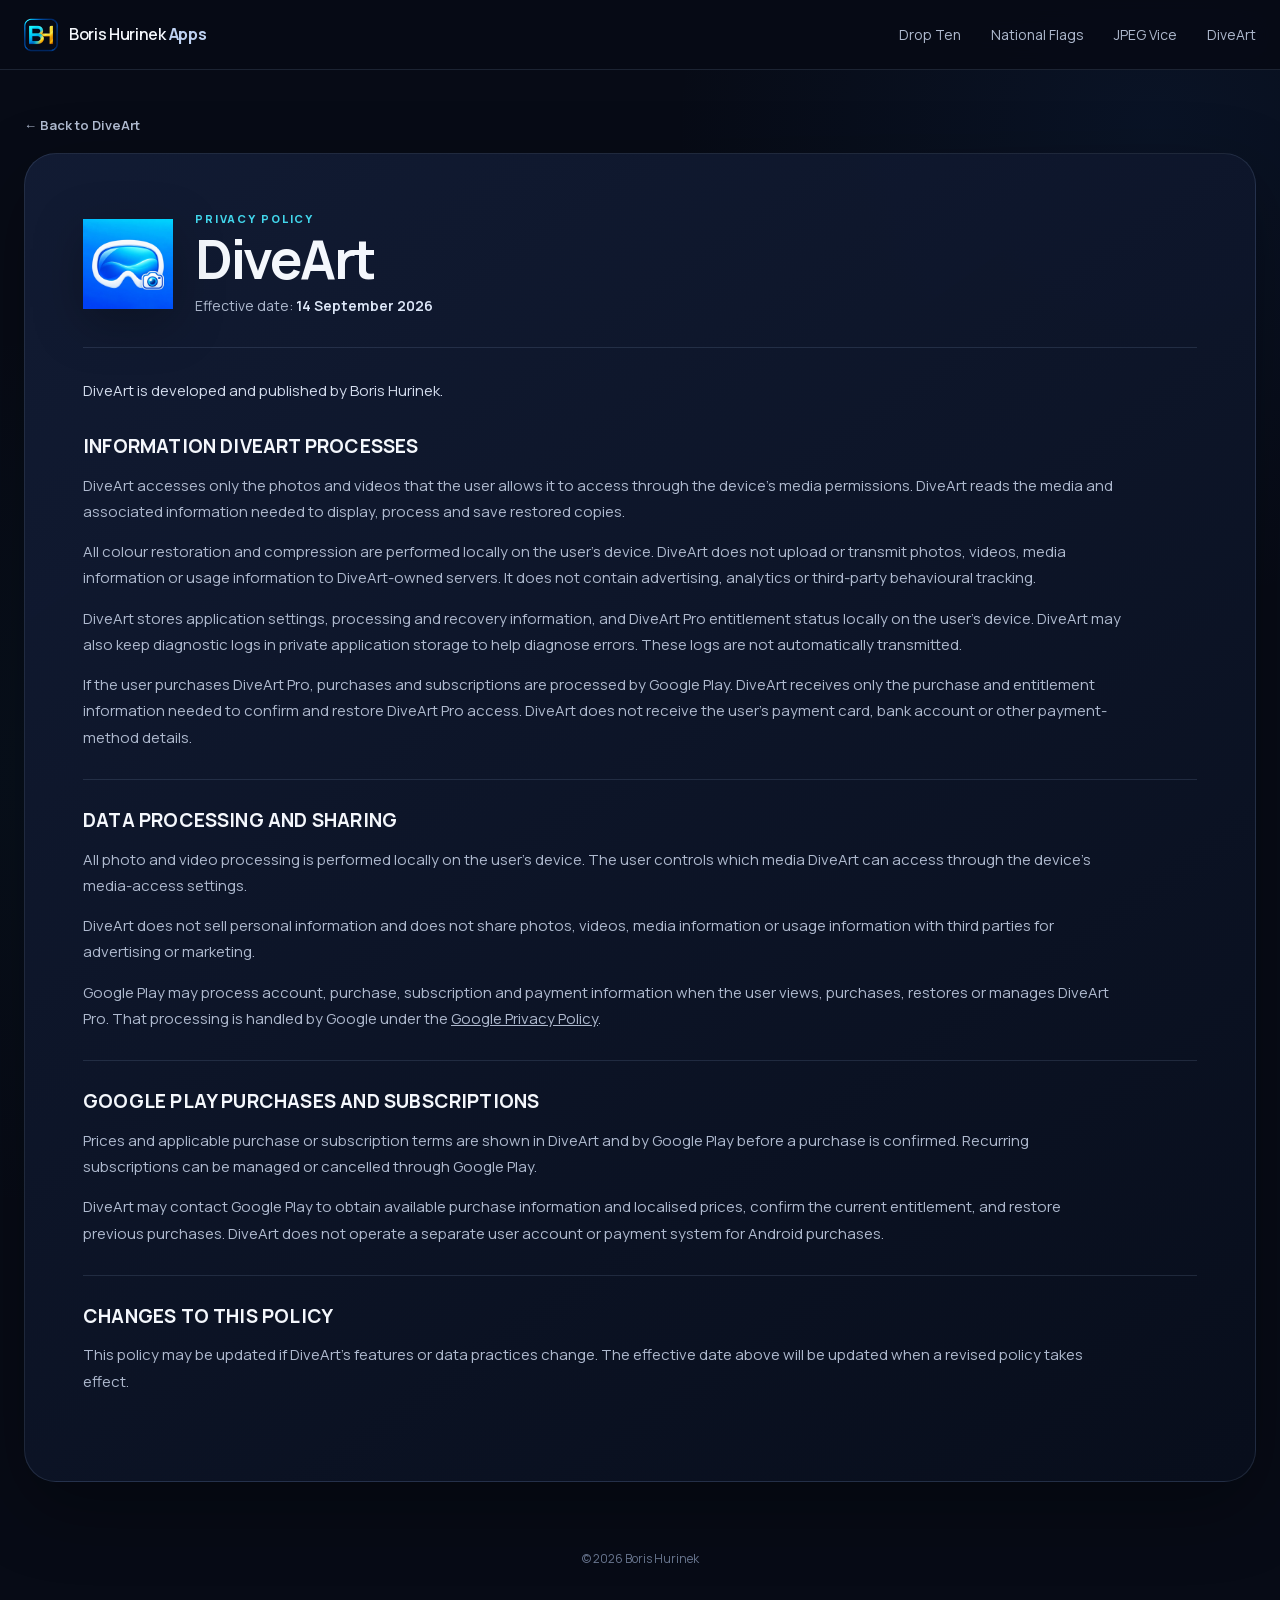
==== diveart-privacy.html @ 4eb9d3ff "DiveAt privacy policy added" ====
<!doctype html>
<html lang="en">
<head>
  <meta charset="utf-8">
  <meta name="viewport" content="width=device-width, initial-scale=1">
  <meta name="theme-color" content="#070b16">
  <meta name="description" content="Privacy Policy for DiveArt, developed and published by Boris Hurinek.">
  <title>DiveArt Privacy Policy | Boris Hurinek Apps</title>

  <link rel="icon" href="favicon.ico" sizes="any">
  <link rel="icon" type="image/png" sizes="32x32" href="favicon-32x32.png">
  <link rel="apple-touch-icon" sizes="180x180" href="apple-touch-icon.png">

  <link rel="preload" href="assets/fonts/manrope-latin-vf.woff2" as="font" type="font/woff2" crossorigin>
  <link rel="stylesheet" href="assets/css/site.css">
</head>
<body class="policy-page">
  <a class="skip-link" href="#main">Skip to content</a>

  <header class="site-header is-scrolled">
    <div class="header-inner">
      <a class="brand" href="index.html" aria-label="Boris Hurinek Apps, home">
        <img class="brand-mark" src="assets/images/site-mark.png" width="38" height="38" alt="">
        <span class="brand-name">Boris Hurinek <strong>Apps</strong></span>
      </a>
      <nav class="site-nav" aria-label="Primary navigation">
        <a href="index.html#drop-ten">Drop Ten</a>
        <a href="index.html#national-flags">National Flags</a>
        <a href="index.html#jpeg-vice">JPEG Vice</a>
        <a href="index.html#diveart">DiveArt</a>
      </nav>
    </div>
  </header>

  <main id="main" class="policy-main">
    <div class="shell policy-shell">
      <a class="back-link" href="index.html#diveart">← Back to DiveArt</a>

      <article class="policy-card">
        <header class="policy-header">
          <img class="policy-app-icon" src="assets/images/diveart/app-icon.webp" alt="DiveArt app icon" width="512" height="512">
          <div>
            <p class="policy-kicker">PRIVACY POLICY</p>
            <h1>DiveArt</h1>
            <p class="policy-effective">Effective date: <strong>14 September 2026</strong></p>
          </div>
        </header>

        <p>DiveArt is developed and published by Boris Hurinek.</p>

        <section class="policy-section">
          <h2>Information DiveArt processes</h2>
          <p>DiveArt accesses only the photos and videos that the user allows it to access through the device's media permissions. DiveArt reads the media and associated information needed to display, process and save restored copies.</p>
          <p>All colour restoration and compression are performed locally on the user's device. DiveArt does not upload or transmit photos, videos, media information or usage information to DiveArt-owned servers. It does not contain advertising, analytics or third-party behavioural tracking.</p>
          <p>DiveArt stores application settings, processing and recovery information, and DiveArt Pro entitlement status locally on the user's device. DiveArt may also keep diagnostic logs in private application storage to help diagnose errors. These logs are not automatically transmitted.</p>
          <p>If the user purchases DiveArt Pro, purchases and subscriptions are processed by Google Play. DiveArt receives only the purchase and entitlement information needed to confirm and restore DiveArt Pro access. DiveArt does not receive the user's payment card, bank account or other payment-method details.</p>
        </section>

        <section class="policy-section">
          <h2>Data processing and sharing</h2>
          <p>All photo and video processing is performed locally on the user's device. The user controls which media DiveArt can access through the device's media-access settings.</p>
          <p>DiveArt does not sell personal information and does not share photos, videos, media information or usage information with third parties for advertising or marketing.</p>
          <p>Google Play may process account, purchase, subscription and payment information when the user views, purchases, restores or manages DiveArt Pro. That processing is handled by Google under the <a href="https://policies.google.com/privacy" target="_blank" rel="noopener">Google Privacy Policy</a>.</p>
        </section>

        <section class="policy-section">
          <h2>Google Play purchases and subscriptions</h2>
          <p>Prices and applicable purchase or subscription terms are shown in DiveArt and by Google Play before a purchase is confirmed. Recurring subscriptions can be managed or cancelled through Google Play.</p>
          <p>DiveArt may contact Google Play to obtain available purchase information and localised prices, confirm the current entitlement, and restore previous purchases. DiveArt does not operate a separate user account or payment system for Android purchases.</p>
        </section>

        <section class="policy-section">
          <h2>Changes to this policy</h2>
          <p>This policy may be updated if DiveArt's features or data practices change. The effective date above will be updated when a revised policy takes effect.</p>
        </section>
      </article>
    </div>
  </main>

  <footer class="site-footer">
    <div class="shell"><p>© 2026 Boris Hurinek</p></div>
  </footer>
</body>
</html>
---- assets/css/site.css ----
@font-face {
  font-family: "Manrope";
  src: url("../fonts/manrope-latin-vf.woff2") format("woff2-variations");
  font-style: normal;
  font-weight: 200 800;
  font-display: swap;
}

:root {
  --bg: #070b16;
  --bg-soft: #0a1020;
  --surface: #0f192f;
  --surface-2: #0a1224;
  --line: rgba(156, 178, 218, 0.15);
  --line-strong: rgba(156, 178, 218, 0.28);
  --text: #f4f7fc;
  --muted: #aeb9ce;
  --muted-2: #7f8aa3;
  --accent: #42d7ec;
  --accent-rgb: 66, 215, 236;
  --gold: #f4c542;
  --radius-xl: 32px;
  --shell: 1240px;
  --shadow: 0 26px 74px rgba(0, 0, 0, 0.32);
}

* { box-sizing: border-box; }
html { scroll-behavior: smooth; scroll-padding-top: 92px; }
body {
  margin: 0;
  min-width: 320px;
  color: var(--text);
  background:
    radial-gradient(circle at 90% 8%, rgba(33, 92, 178, 0.10), transparent 30rem),
    radial-gradient(circle at 5% 48%, rgba(26, 120, 146, 0.05), transparent 28rem),
    var(--bg);
  font-family: "Manrope", "Segoe UI", Arial, sans-serif;
  line-height: 1.55;
  -webkit-font-smoothing: antialiased;
  text-rendering: optimizeLegibility;
}
img { max-width: 100%; display: block; }
a { color: inherit; }
button, a { -webkit-tap-highlight-color: transparent; }
button { font: inherit; }

.shell { width: min(var(--shell), calc(100% - 48px)); margin-inline: auto; }
.skip-link { position: fixed; left: 16px; top: -80px; z-index: 1000; padding: 10px 14px; background: white; color: #111; border-radius: 8px; }
.skip-link:focus { top: 12px; }

.site-header {
  position: sticky;
  top: 0;
  z-index: 50;
  height: 70px;
  display: flex;
  align-items: center;
  background: rgba(7, 11, 22, 0.76);
  border-bottom: 1px solid transparent;
  backdrop-filter: blur(18px) saturate(130%);
  transition: background 180ms ease, border-color 180ms ease;
}
.site-header.is-scrolled { background: rgba(7, 11, 22, 0.95); border-color: var(--line); }
.header-inner { width: min(var(--shell), calc(100% - 48px)); margin-inline: auto; display: flex; align-items: center; justify-content: space-between; gap: 28px; }
.brand { display: inline-flex; align-items: center; gap: 11px; text-decoration: none; font-weight: 570; letter-spacing: -0.02em; }
.brand strong { color: #bed2f2; font-weight: 720; }
.brand-mark { width: 34px; height: 34px; object-fit: contain; }
.site-nav { display: flex; align-items: center; gap: 30px; font-size: 14px; color: var(--muted); }
.site-nav a { text-decoration: none; transition: color 160ms ease; }
.site-nav a:hover, .site-nav a:focus-visible { color: var(--text); }

.hero { position: relative; overflow: hidden; padding: 54px 0 48px; }
.hero-inner { position: relative; z-index: 2; }
.hero h1 { margin: 0; font-size: clamp(44px, 4.7vw, 68px); line-height: 1.05; letter-spacing: -0.052em; font-weight: 690; }
.hero h1 span { color: #9eacc4; font-weight: 480; }
.hero-copy { margin: 18px 0 0; max-width: none; color: var(--muted); font-size: clamp(16px, 1.35vw, 19px); }
.hero-glow { position: absolute; width: 480px; height: 300px; right: 5%; top: -180px; border-radius: 50%; background: #245ed5; filter: blur(105px); opacity: .14; pointer-events: none; }

.apps-section { display: grid; gap: 54px; padding-bottom: 68px; }
.app-card {
  position: relative;
  display: grid;
  grid-template-columns: minmax(0, 0.98fr) minmax(430px, 1.02fr);
  gap: clamp(38px, 5vw, 68px);
  padding: clamp(36px, 4.3vw, 60px);
  overflow: hidden;
  border: 1px solid var(--line);
  border-radius: var(--radius-xl);
  background: linear-gradient(145deg, rgba(18, 28, 53, .95), rgba(8, 14, 28, .98));
  box-shadow: var(--shadow);
  isolation: isolate;
}
.app-card::after { content: ""; position: absolute; inset: 0; pointer-events: none; border-radius: inherit; box-shadow: inset 0 1px 0 rgba(255,255,255,.045); }
.app-card-glow { position: absolute; z-index: -1; width: 500px; height: 500px; right: -210px; top: -190px; border-radius: 50%; background: rgba(var(--accent-rgb), .10); filter: blur(115px); }
.app-content { position: relative; z-index: 4; align-self: center; min-width: 0; }
.app-identity { display: flex; align-items: center; gap: 18px; margin-bottom: 26px; }
.app-icon { width: 82px; height: 82px; object-fit: contain; filter: drop-shadow(0 14px 24px rgba(0,0,0,.26)); }
.app-type, .download-label { margin: 0; color: var(--accent); font-size: 11px; line-height: 1.2; font-weight: 800; letter-spacing: .17em; }
.app-type { margin-bottom: 5px; }
.app-identity h2 { margin: 0; font-size: clamp(38px, 3.7vw, 54px); line-height: 1; letter-spacing: -0.045em; font-weight: 710; }
.app-lead { margin: 0 0 14px; max-width: 520px; font-size: clamp(20px, 1.7vw, 24px); line-height: 1.38; letter-spacing: -0.025em; font-weight: 650; }
.app-description { max-width: 560px; margin: 0 0 26px; color: var(--muted); font-size: 15px; }
.feature-list { display: grid; gap: 11px; margin: 0 0 24px; }
.feature-item { display: grid; grid-template-columns: 10px 1fr; gap: 12px; align-items: start; }
.feature-dot { width: 7px; height: 7px; margin-top: 8px; border-radius: 50%; background: var(--accent); box-shadow: 0 0 12px rgba(var(--accent-rgb), .32); }
.feature-item strong, .feature-item span { display: block; }
.feature-item strong { margin-bottom: 1px; font-size: 14px; color: #f1f5fb; }
.feature-item div > span { color: var(--muted); font-size: 13px; line-height: 1.43; }
.trust-row { display: flex; flex-wrap: wrap; gap: 8px; margin: 0 0 28px; }
.trust-row span { padding: 6px 10px; border-radius: 999px; border: 1px solid rgba(var(--accent-rgb), .22); background: rgba(var(--accent-rgb), .055); color: #c8d3e5; font-size: 10.5px; font-weight: 700; }
.download-block { padding-top: 21px; border-top: 1px solid var(--line); }
.download-label { margin-bottom: 12px; font-size: 10px; }
.store-buttons { display: flex; flex-wrap: wrap; gap: 12px; align-items: center; }
.store-badge { position: relative; display: inline-flex; width: 180px; height: 54px; border-radius: 9px; overflow: hidden; text-decoration: none; transition: transform 150ms ease, filter 150ms ease; }
.store-badge:hover, .early-step:hover { transform: translateY(-2px); filter: brightness(1.07); }
.store-badge:focus-visible, .early-step:focus-visible, .small-links a:focus-visible, .carousel-arrow:focus-visible, .carousel-dot:focus-visible { outline: 2px solid var(--accent); outline-offset: 3px; }
.store-official { position: absolute; inset: 0; width: 100%; height: 100%; object-fit: contain; z-index: 2; }
.microsoft-official { padding: 2px 0; }
.store-fallback { position: absolute; inset: 0; display: flex; align-items: center; justify-content: center; gap: 10px; padding: 6px 12px; border: 1px solid rgba(255,255,255,.24); border-radius: 9px; background: #050505; color: white; font-size: 15px; font-weight: 620; line-height: 1.05; }
.store-fallback small { display: block; margin-bottom: 2px; font-size: 8px; letter-spacing: .08em; font-weight: 600; color: #d8d8d8; }
.play-symbol { width: 0; height: 0; border-top: 14px solid transparent; border-bottom: 14px solid transparent; border-left: 22px solid #f3f3f3; }
.windows-symbol { display: grid; grid-template-columns: repeat(2, 10px); grid-template-rows: repeat(2, 10px); gap: 2px; }
.windows-symbol i { display: block; background: white; }
.small-links { display: flex; flex-wrap: wrap; align-items: center; gap: 8px; margin-top: 16px; color: var(--muted-2); font-size: 12px; }
.small-links a { text-decoration: none; border-bottom: 1px solid transparent; }
.small-links a:hover { color: var(--text); border-color: currentColor; }

.early-access-note { max-width: 560px; margin: -2px 0 13px; color: var(--muted); font-size: 13px; }
.early-steps { display: flex; align-items: center; flex-wrap: wrap; gap: 11px; }
.early-step { display: inline-flex; height: 54px; align-items: center; gap: 10px; padding: 0 16px; border-radius: 9px; border: 1px solid rgba(var(--accent-rgb), .42); background: linear-gradient(135deg, rgba(24, 62, 122, .94), rgba(13, 38, 78, .96)); text-decoration: none; color: white; line-height: 1.08; font-weight: 650; font-size: 13px; transition: transform 150ms ease, filter 150ms ease; }
.early-step small { display: block; margin-bottom: 2px; color: #9feeff; font-size: 8px; letter-spacing: .12em; }
.step-number { width: 26px; height: 26px; display: grid; place-items: center; border-radius: 50%; background: var(--gold); color: #09142d; font-size: 12px; font-weight: 800; }
.step-arrow { color: #6e7c98; font-size: 20px; }

.carousel { position: relative; align-self: center; min-width: 0; text-align: center; user-select: none; -webkit-user-select: none; }
.carousel-shell { position: relative; display: grid; grid-template-columns: 48px minmax(0, 1fr) 48px; align-items: center; gap: 15px; }
.carousel-viewport { overflow: hidden; min-width: 0; border-radius: 26px; cursor: grab; touch-action: pan-y; outline: none; }
.carousel-viewport.is-dragging { cursor: grabbing; }
.carousel-track { display: flex; transition: transform 320ms cubic-bezier(.22,.75,.25,1); will-change: transform; }
.carousel-slide { flex: 0 0 100%; min-width: 0; margin: 0; padding: 2px; display: flex; justify-content: center; }
.carousel-image {
  display: block;
  height: 560px;
  width: auto;
  max-width: 100%;
  object-fit: contain;
  border-radius: 24px;
  border: 1px solid rgba(255,255,255,.14);
  box-shadow: 0 24px 54px rgba(0,0,0,.34);
  pointer-events: none;
}
.carousel-arrow { width: 46px; height: 46px; display: grid; place-items: center; border: 1px solid var(--line-strong); border-radius: 50%; background: rgba(20, 33, 61, .88); color: #edf5ff; font-size: 32px; line-height: 1; cursor: pointer; transition: background 150ms ease, border-color 150ms ease, transform 150ms ease; }
.carousel-arrow:hover { background: rgba(var(--accent-rgb), .13); border-color: rgba(var(--accent-rgb), .50); transform: scale(1.04); }
.carousel-caption { min-height: 44px; max-width: 470px; margin: 18px auto 10px; color: var(--muted); font-size: 13px; line-height: 1.45; }
.carousel-caption strong { color: var(--text); }
.carousel-dots { display: flex; justify-content: center; gap: 9px; }
.carousel-dot { width: 9px; height: 9px; padding: 0; border: 0; border-radius: 50%; background: #42506c; cursor: pointer; transition: transform 150ms ease, background 150ms ease; }
.carousel-dot.is-active { background: var(--accent); transform: scale(1.25); }
.carousel-help { margin: 10px 0 0; color: #66738c; font-size: 10px; }


/* Landscape carousel variant for desktop app screenshots and feature graphics. */
.carousel--landscape .carousel-shell {
  display: block;
  position: relative;
}
.carousel--landscape .carousel-viewport {
  aspect-ratio: 3 / 2;
  border: 1px solid rgba(255,255,255,.10);
  background:
    radial-gradient(circle at 50% 45%, rgba(var(--accent-rgb), .055), transparent 58%),
    linear-gradient(145deg, rgba(10, 18, 35, .96), rgba(5, 10, 21, .98));
  box-shadow: 0 24px 54px rgba(0,0,0,.28);
}
.carousel--landscape .carousel-track,
.carousel--landscape .carousel-slide {
  height: 100%;
}
.carousel--landscape .carousel-slide {
  align-items: center;
  padding: 8px;
}
.carousel--landscape .carousel-image {
  width: auto;
  height: auto;
  max-width: 100%;
  max-height: 100%;
  object-fit: contain;
  border-radius: 18px;
  border: 0;
  box-shadow: none;
}
.carousel--landscape .carousel-arrow {
  position: absolute;
  z-index: 3;
  top: 50%;
  transform: translateY(-50%);
  background: rgba(7, 11, 22, .88);
  backdrop-filter: blur(8px);
}
.carousel--landscape .carousel-prev { left: 12px; }
.carousel--landscape .carousel-next { right: 12px; }
.carousel--landscape .carousel-arrow:hover {
  transform: translateY(-50%) scale(1.04);
}

.site-footer { padding: 4px 0 38px; color: #68758e; font-size: 12px; text-align: center; }
.site-footer p { margin: 0; }


.reveal { opacity: 0; transform: translateY(16px); transition: opacity 480ms ease, transform 480ms ease; }
.reveal.is-visible { opacity: 1; transform: none; }

@media (max-width: 1060px) {
  .app-card { grid-template-columns: minmax(0, .98fr) minmax(390px, 1.02fr); padding: 42px; gap: 38px; }
  .carousel-image { height: 540px; width: auto; }
}

@media (max-width: 860px) {
  .hero { padding: 44px 0 40px; }
  .app-card { grid-template-columns: 1fr; padding: 40px; gap: 42px; }
  .app-content { max-width: 680px; }
  .carousel { width: min(100%, 560px); margin-inline: auto; }
}

@media (max-width: 620px) {
  .shell, .header-inner { width: min(100% - 30px, var(--shell)); }
  .site-header { height: 64px; }
  .brand-name { font-size: 14px; }
  .brand-mark { width: 30px; height: 30px; }
  .site-nav { display: none; }
  html { scroll-padding-top: 76px; }
  .hero { padding: 34px 0 34px; }
  .hero h1 { font-size: clamp(38px, 11.5vw, 52px); }
  .hero h1 span { display: block; }
  .hero-copy { margin-top: 14px; font-size: 15px; }
  .apps-section { gap: 28px; padding-bottom: 40px; }
  .app-card { padding: 27px 21px 30px; border-radius: 25px; gap: 34px; }
  .app-identity { gap: 14px; margin-bottom: 22px; }
  .app-icon { width: 68px; height: 68px; }
  .app-identity h2 { font-size: 37px; }
  .app-lead { font-size: 20px; }
  .app-description { font-size: 14px; }
  .feature-item div > span { font-size: 12.8px; }
  .trust-row { margin-bottom: 25px; }
  .store-badge { width: 164px; height: 49px; }
  .early-step { height: 49px; }
  .step-arrow { display: none; }
  .carousel-shell { grid-template-columns: 42px minmax(0, 1fr) 42px; gap: 8px; }
  .carousel-arrow { width: 40px; height: 40px; font-size: 28px; }
  .carousel-image { height: min(590px, 72vh); width: auto; max-width: 100%; border-radius: 21px; }
  .carousel-viewport { border-radius: 21px; }
  .carousel-caption { min-height: 58px; margin-top: 15px; font-size: 12px; }
  .carousel-help { display: none; }
  .carousel--landscape .carousel-slide { padding: 6px; }
  .carousel--landscape .carousel-prev { left: 8px; }
  .carousel--landscape .carousel-next { right: 8px; }
}

@media (max-width: 390px) {
  .store-badge { width: 157px; }
  .early-step { width: 100%; justify-content: center; }
  .carousel-shell { grid-template-columns: 36px minmax(0, 1fr) 36px; gap: 5px; }
  .carousel-arrow { width: 34px; height: 34px; font-size: 24px; }
}

@media (prefers-reduced-motion: reduce) {
  html { scroll-behavior: auto; }
  *, *::before, *::after { animation-duration: 0.001ms !important; transition-duration: 0.001ms !important; }
  .reveal { opacity: 1; transform: none; }
}

/* Privacy policy pages */
.policy-main { padding: 42px 0 64px; }
.policy-shell { max-width: none; }
.back-link {
  display: inline-flex;
  margin: 0 0 18px;
  color: var(--muted);
  font-size: 13px;
  font-weight: 650;
  text-decoration: none;
  transition: color 150ms ease;
}
.back-link:hover, .back-link:focus-visible { color: var(--text); }
.back-link:focus-visible, .policy-button:focus-visible { outline: 2px solid var(--accent); outline-offset: 4px; }
.policy-card {
  padding: clamp(30px, 5vw, 58px);
  border: 1px solid var(--line);
  border-radius: var(--radius-xl);
  background: linear-gradient(145deg, rgba(18, 28, 53, .96), rgba(8, 14, 28, .99));
  box-shadow: var(--shadow);
}
.policy-header {
  display: flex;
  align-items: center;
  gap: 22px;
  padding-bottom: 30px;
  margin-bottom: 30px;
  border-bottom: 1px solid var(--line);
}
.policy-app-icon {
  width: 90px;
  height: 90px;
  flex: 0 0 auto;
  object-fit: contain;
  filter: drop-shadow(0 14px 24px rgba(0,0,0,.25));
}
.policy-kicker {
  margin: 0 0 5px;
  color: var(--accent);
  font-size: 11px;
  line-height: 1.2;
  font-weight: 800;
  letter-spacing: .17em;
}
.policy-header h1 {
  margin: 0;
  font-size: clamp(36px, 5vw, 54px);
  line-height: 1.05;
  letter-spacing: -0.045em;
  font-weight: 710;
}
.policy-effective { margin: 8px 0 0; color: var(--muted); font-size: 14px; }
.policy-effective strong { color: #dce6f7; font-weight: 650; }
.policy-card > p, .policy-section p, .policy-section li {
  color: var(--muted);
  font-size: 15px;
  line-height: 1.75;
}
.policy-card > p { margin: 0 0 30px; color: #d3dced; max-width: 1040px; }
.policy-section { padding: 28px 0; border-top: 1px solid var(--line); }
.policy-section > p, .policy-section > ul { max-width: 1040px; }
.policy-card > p + .policy-section { border-top: 0; padding-top: 0; }
.policy-section h2 {
  margin: 0 0 14px;
  color: var(--text);
  font-size: 19px;
  line-height: 1.3;
  font-weight: 720;
  letter-spacing: .01em;
  text-transform: uppercase;
}
.policy-section p { margin: 0 0 14px; }
.policy-section p:last-child { margin-bottom: 0; }
.policy-section ul { margin: 8px 0 18px; padding-left: 24px; }
.policy-section li { padding-left: 5px; margin: 6px 0; }
.policy-section li::marker { color: var(--accent); }
.policy-request { padding-bottom: 0; }
.policy-button {
  display: inline-flex;
  align-items: center;
  min-height: 46px;
  padding: 0 18px;
  margin: 3px 0 10px;
  border: 1px solid rgba(var(--accent-rgb), .45);
  border-radius: 10px;
  background: rgba(var(--accent-rgb), .10);
  color: var(--text);
  font-size: 13px;
  font-weight: 720;
  text-decoration: none;
  transition: transform 150ms ease, background 150ms ease, border-color 150ms ease;
}
.policy-button:hover { transform: translateY(-1px); background: rgba(var(--accent-rgb), .16); border-color: rgba(var(--accent-rgb), .70); }

@media (max-width: 620px) {
  .policy-main { padding: 26px 0 44px; }
  .policy-card { padding: 28px 21px 32px; border-radius: 25px; }
  .policy-header { gap: 15px; padding-bottom: 24px; margin-bottom: 25px; }
  .policy-app-icon { width: 67px; height: 67px; }
  .policy-header h1 { font-size: 35px; }
  .policy-effective { font-size: 12.5px; }
  .policy-card > p, .policy-section p, .policy-section li { font-size: 14px; line-height: 1.7; }
  .policy-section { padding: 23px 0; }
  .policy-section h2 { font-size: 16px; }
}
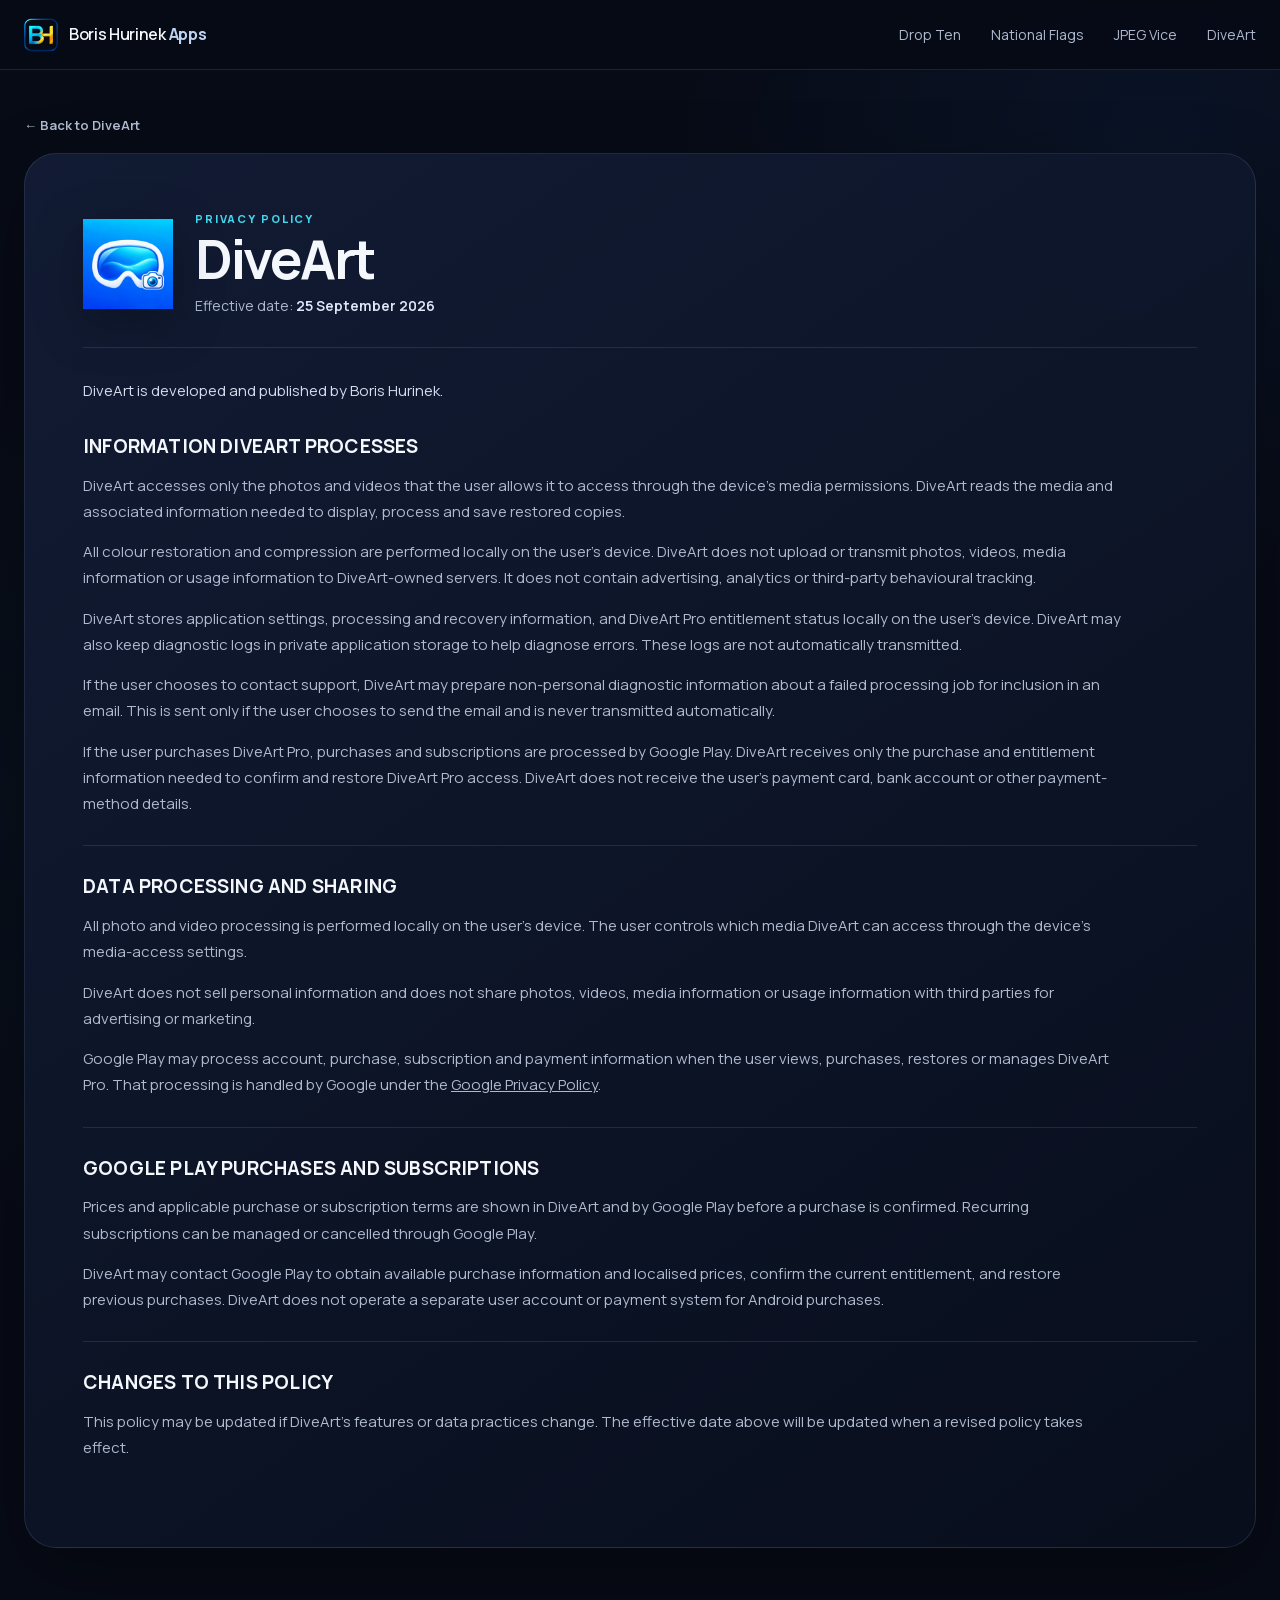
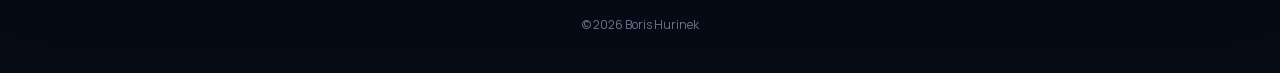
==== commit 2f8d2c19: "DiveArt privacy policy updated following user diag information feature addition" ====
--- a/diveart-privacy.html
+++ b/diveart-privacy.html
@@ -42,7 +42,7 @@
           <div>
             <p class="policy-kicker">PRIVACY POLICY</p>
             <h1>DiveArt</h1>
-            <p class="policy-effective">Effective date: <strong>14 September 2026</strong></p>
+            <p class="policy-effective">Effective date: <strong>25 September 2026</strong></p>
           </div>
         </header>
 
@@ -53,6 +53,7 @@
           <p>DiveArt accesses only the photos and videos that the user allows it to access through the device's media permissions. DiveArt reads the media and associated information needed to display, process and save restored copies.</p>
           <p>All colour restoration and compression are performed locally on the user's device. DiveArt does not upload or transmit photos, videos, media information or usage information to DiveArt-owned servers. It does not contain advertising, analytics or third-party behavioural tracking.</p>
           <p>DiveArt stores application settings, processing and recovery information, and DiveArt Pro entitlement status locally on the user's device. DiveArt may also keep diagnostic logs in private application storage to help diagnose errors. These logs are not automatically transmitted.</p>
+          <p>If the user chooses to contact support, DiveArt may prepare non-personal diagnostic information about a failed processing job for inclusion in an email. This is sent only if the user chooses to send the email and is never transmitted automatically.</p>
           <p>If the user purchases DiveArt Pro, purchases and subscriptions are processed by Google Play. DiveArt receives only the purchase and entitlement information needed to confirm and restore DiveArt Pro access. DiveArt does not receive the user's payment card, bank account or other payment-method details.</p>
         </section>
 
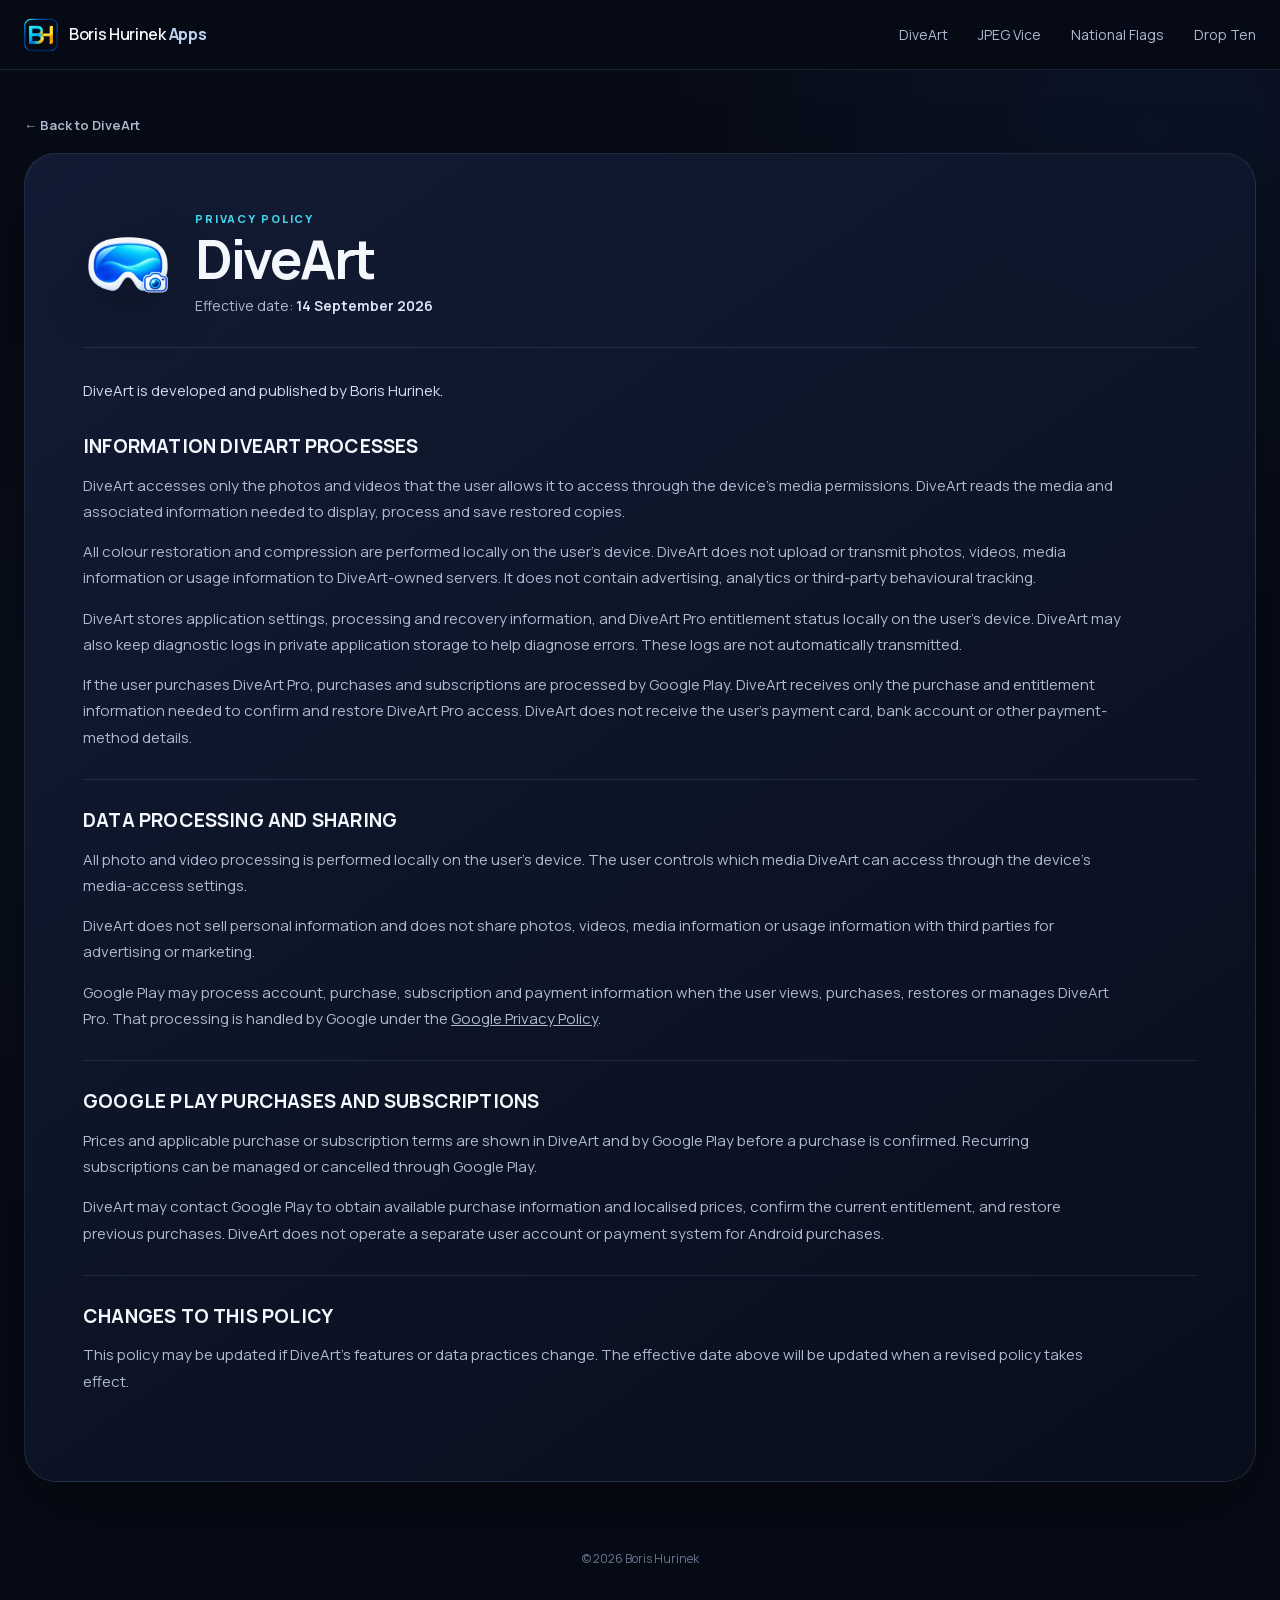
==== commit 52296682: "Initial commit" ====
--- a/diveart-privacy.html
+++ b/diveart-privacy.html
@@ -24,10 +24,10 @@
         <span class="brand-name">Boris Hurinek <strong>Apps</strong></span>
       </a>
       <nav class="site-nav" aria-label="Primary navigation">
+        <a href="index.html#diveart">DiveArt</a>
+        <a href="index.html#jpeg-vice">JPEG Vice</a>
+        <a href="index.html#national-flags">National Flags</a>
         <a href="index.html#drop-ten">Drop Ten</a>
-        <a href="index.html#national-flags">National Flags</a>
-        <a href="index.html#jpeg-vice">JPEG Vice</a>
-        <a href="index.html#diveart">DiveArt</a>
       </nav>
     </div>
   </header>
@@ -42,7 +42,7 @@
           <div>
             <p class="policy-kicker">PRIVACY POLICY</p>
             <h1>DiveArt</h1>
-            <p class="policy-effective">Effective date: <strong>25 September 2026</strong></p>
+            <p class="policy-effective">Effective date: <strong>14 September 2026</strong></p>
           </div>
         </header>
 
@@ -53,7 +53,6 @@
           <p>DiveArt accesses only the photos and videos that the user allows it to access through the device's media permissions. DiveArt reads the media and associated information needed to display, process and save restored copies.</p>
           <p>All colour restoration and compression are performed locally on the user's device. DiveArt does not upload or transmit photos, videos, media information or usage information to DiveArt-owned servers. It does not contain advertising, analytics or third-party behavioural tracking.</p>
           <p>DiveArt stores application settings, processing and recovery information, and DiveArt Pro entitlement status locally on the user's device. DiveArt may also keep diagnostic logs in private application storage to help diagnose errors. These logs are not automatically transmitted.</p>
-          <p>If the user chooses to contact support, DiveArt may prepare non-personal diagnostic information about a failed processing job for inclusion in an email. This is sent only if the user chooses to send the email and is never transmitted automatically.</p>
           <p>If the user purchases DiveArt Pro, purchases and subscriptions are processed by Google Play. DiveArt receives only the purchase and entitlement information needed to confirm and restore DiveArt Pro access. DiveArt does not receive the user's payment card, bank account or other payment-method details.</p>
         </section>
 
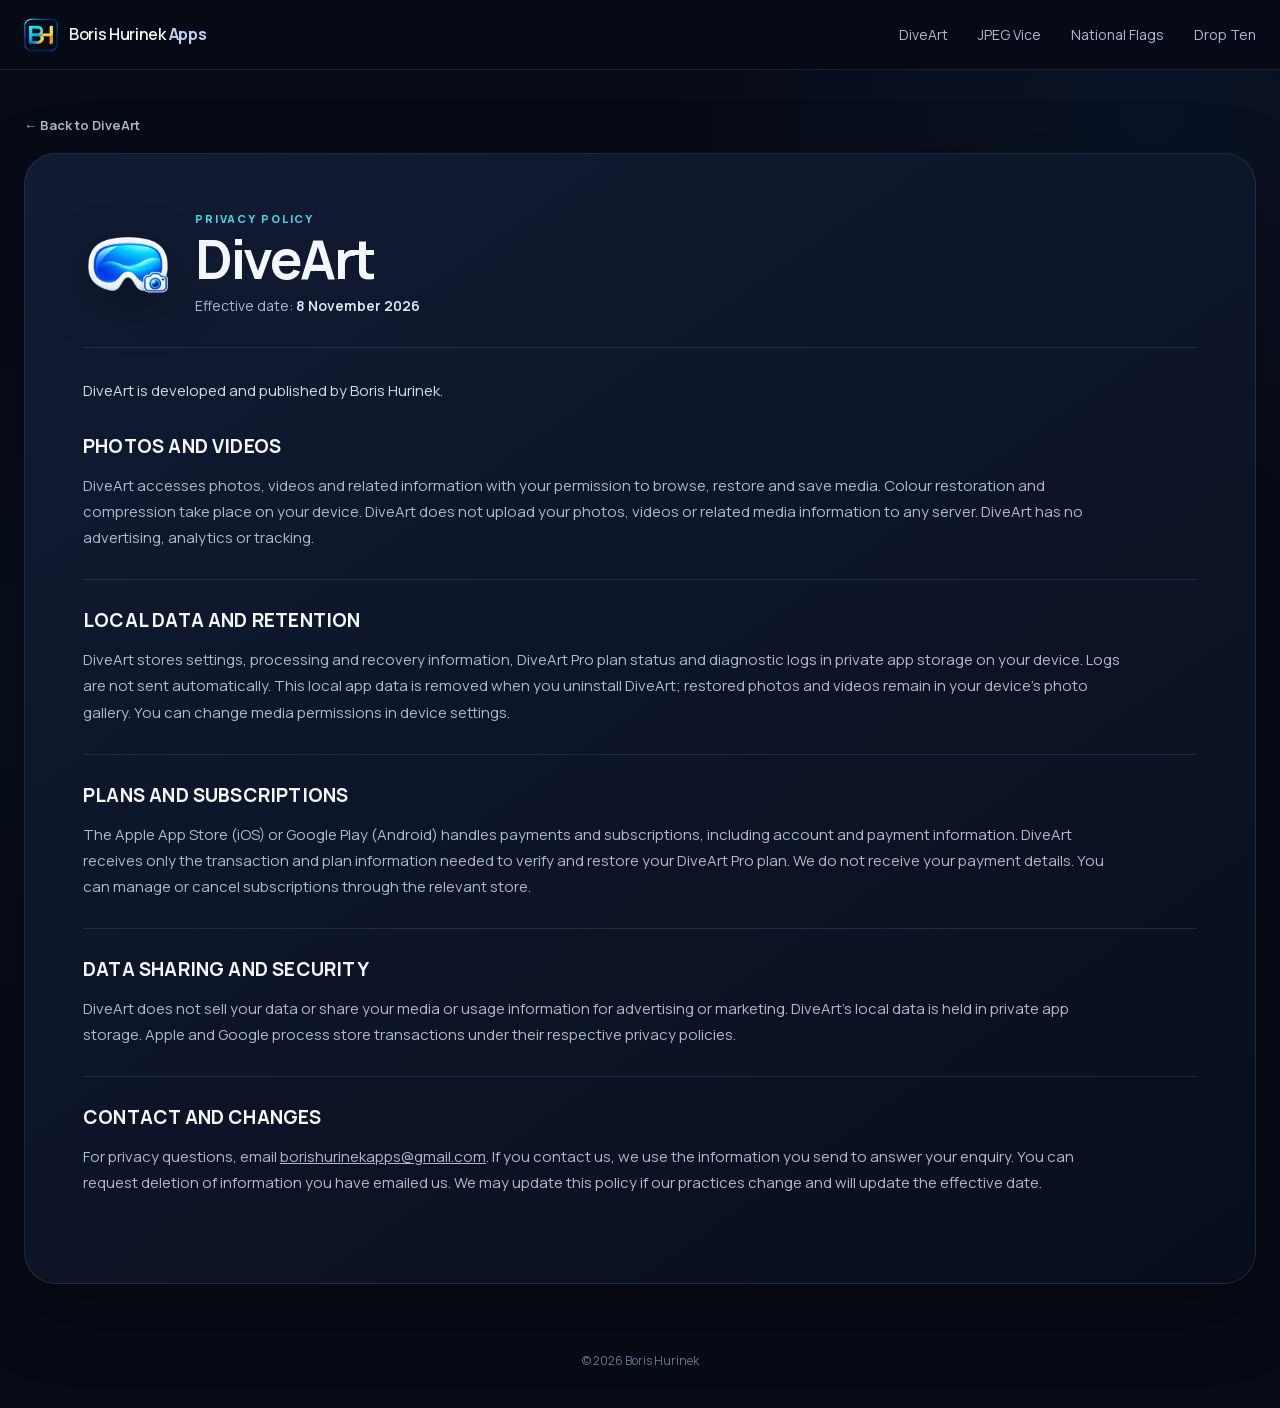
==== commit fecb930c: "DiveArt privacy policy updated" ====
--- a/diveart-privacy.html
+++ b/diveart-privacy.html
@@ -42,36 +42,35 @@
           <div>
             <p class="policy-kicker">PRIVACY POLICY</p>
             <h1>DiveArt</h1>
-            <p class="policy-effective">Effective date: <strong>14 September 2026</strong></p>
+            <p class="policy-effective">Effective date: <strong>8 November 2026</strong></p>
           </div>
         </header>
 
         <p>DiveArt is developed and published by Boris Hurinek.</p>
 
         <section class="policy-section">
-          <h2>Information DiveArt processes</h2>
-          <p>DiveArt accesses only the photos and videos that the user allows it to access through the device's media permissions. DiveArt reads the media and associated information needed to display, process and save restored copies.</p>
-          <p>All colour restoration and compression are performed locally on the user's device. DiveArt does not upload or transmit photos, videos, media information or usage information to DiveArt-owned servers. It does not contain advertising, analytics or third-party behavioural tracking.</p>
-          <p>DiveArt stores application settings, processing and recovery information, and DiveArt Pro entitlement status locally on the user's device. DiveArt may also keep diagnostic logs in private application storage to help diagnose errors. These logs are not automatically transmitted.</p>
-          <p>If the user purchases DiveArt Pro, purchases and subscriptions are processed by Google Play. DiveArt receives only the purchase and entitlement information needed to confirm and restore DiveArt Pro access. DiveArt does not receive the user's payment card, bank account or other payment-method details.</p>
+          <h2>Photos and videos</h2>
+          <p>DiveArt accesses photos, videos and related information with your permission to browse, restore and save media. Colour restoration and compression take place on your device. DiveArt does not upload your photos, videos or related media information to any server. DiveArt has no advertising, analytics or tracking.</p>
         </section>
 
         <section class="policy-section">
-          <h2>Data processing and sharing</h2>
-          <p>All photo and video processing is performed locally on the user's device. The user controls which media DiveArt can access through the device's media-access settings.</p>
-          <p>DiveArt does not sell personal information and does not share photos, videos, media information or usage information with third parties for advertising or marketing.</p>
-          <p>Google Play may process account, purchase, subscription and payment information when the user views, purchases, restores or manages DiveArt Pro. That processing is handled by Google under the <a href="https://policies.google.com/privacy" target="_blank" rel="noopener">Google Privacy Policy</a>.</p>
+          <h2>Local data and retention</h2>
+          <p>DiveArt stores settings, processing and recovery information, DiveArt Pro plan status and diagnostic logs in private app storage on your device. Logs are not sent automatically. This local app data is removed when you uninstall DiveArt; restored photos and videos remain in your device's photo gallery. You can change media permissions in device settings.</p>
         </section>
 
         <section class="policy-section">
-          <h2>Google Play purchases and subscriptions</h2>
-          <p>Prices and applicable purchase or subscription terms are shown in DiveArt and by Google Play before a purchase is confirmed. Recurring subscriptions can be managed or cancelled through Google Play.</p>
-          <p>DiveArt may contact Google Play to obtain available purchase information and localised prices, confirm the current entitlement, and restore previous purchases. DiveArt does not operate a separate user account or payment system for Android purchases.</p>
+          <h2>Plans and subscriptions</h2>
+          <p>The Apple App Store (iOS) or Google Play (Android) handles payments and subscriptions, including account and payment information. DiveArt receives only the transaction and plan information needed to verify and restore your DiveArt Pro plan. We do not receive your payment details. You can manage or cancel subscriptions through the relevant store.</p>
         </section>
 
         <section class="policy-section">
-          <h2>Changes to this policy</h2>
-          <p>This policy may be updated if DiveArt's features or data practices change. The effective date above will be updated when a revised policy takes effect.</p>
+          <h2>Data sharing and security</h2>
+          <p>DiveArt does not sell your data or share your media or usage information for advertising or marketing. DiveArt's local data is held in private app storage. Apple and Google process store transactions under their respective privacy policies.</p>
+        </section>
+
+        <section class="policy-section">
+          <h2>Contact and changes</h2>
+          <p>For privacy questions, email <a href="mailto:borishurinekapps@gmail.com">borishurinekapps@gmail.com</a>. If you contact us, we use the information you send to answer your enquiry. You can request deletion of information you have emailed us. We may update this policy if our practices change and will update the effective date.</p>
         </section>
       </article>
     </div>
